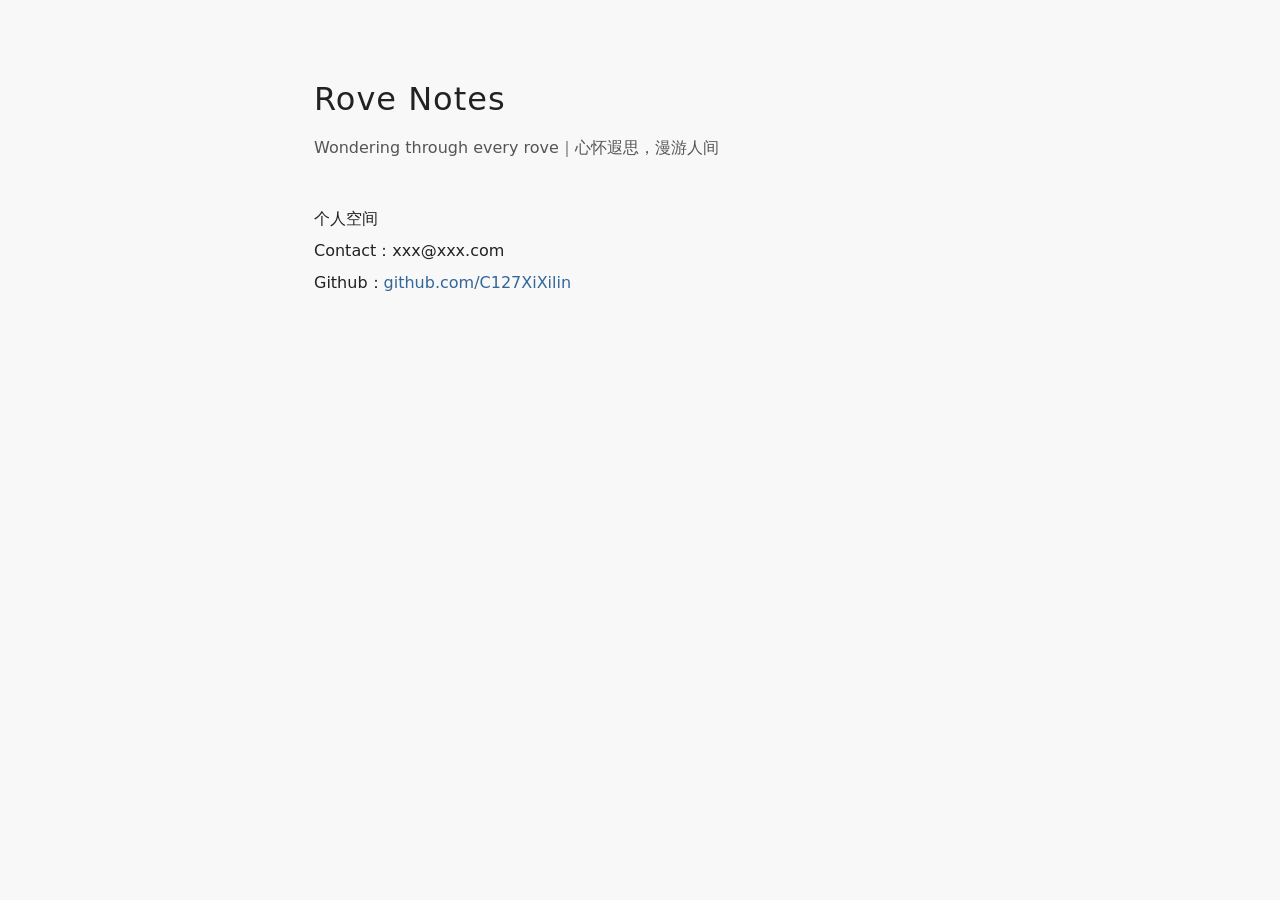
==== index.html @ 33f8f1e3 "Create index.html" ====
<!DOCTYPE html>
<html lang="zh-CN">
<head>
    <meta charset="UTF-8">
    <meta name="viewport" content="width=device-width, initial-scale=1.0">
    <title>wandering</title>
    <style>
        *{margin:0;padding:0;box-sizing:border-box}
        body{font-family:system-ui,-apple-system;max-width:700px;margin:80px auto;padding:0 24px;color:#222;background:#f8f8f8}
        h1{font-weight:400;margin-bottom:16px;letter-spacing:1px}
        .desc{color:#555;font-size:16px;line-height:1.8;margin-bottom:40px}
        .info{margin-top:20px;line-height:2}
        a{color:#336699;text-decoration:none}
        a:hover{text-decoration:underline}
    </style>
</head>
<body>
    <h1>Rove Notes</h1>
    <p class="desc">Wondering through every rove｜心怀遐思，漫游人间</p>
    <div class="info">
        <p>个人空间</p>
        <p>Contact：xxx@xxx.com</p>
        <p>Github：<a href="https://github.com/C127XiXilin">github.com/C127XiXilin</a></p>
    </div>
</body>
</html>
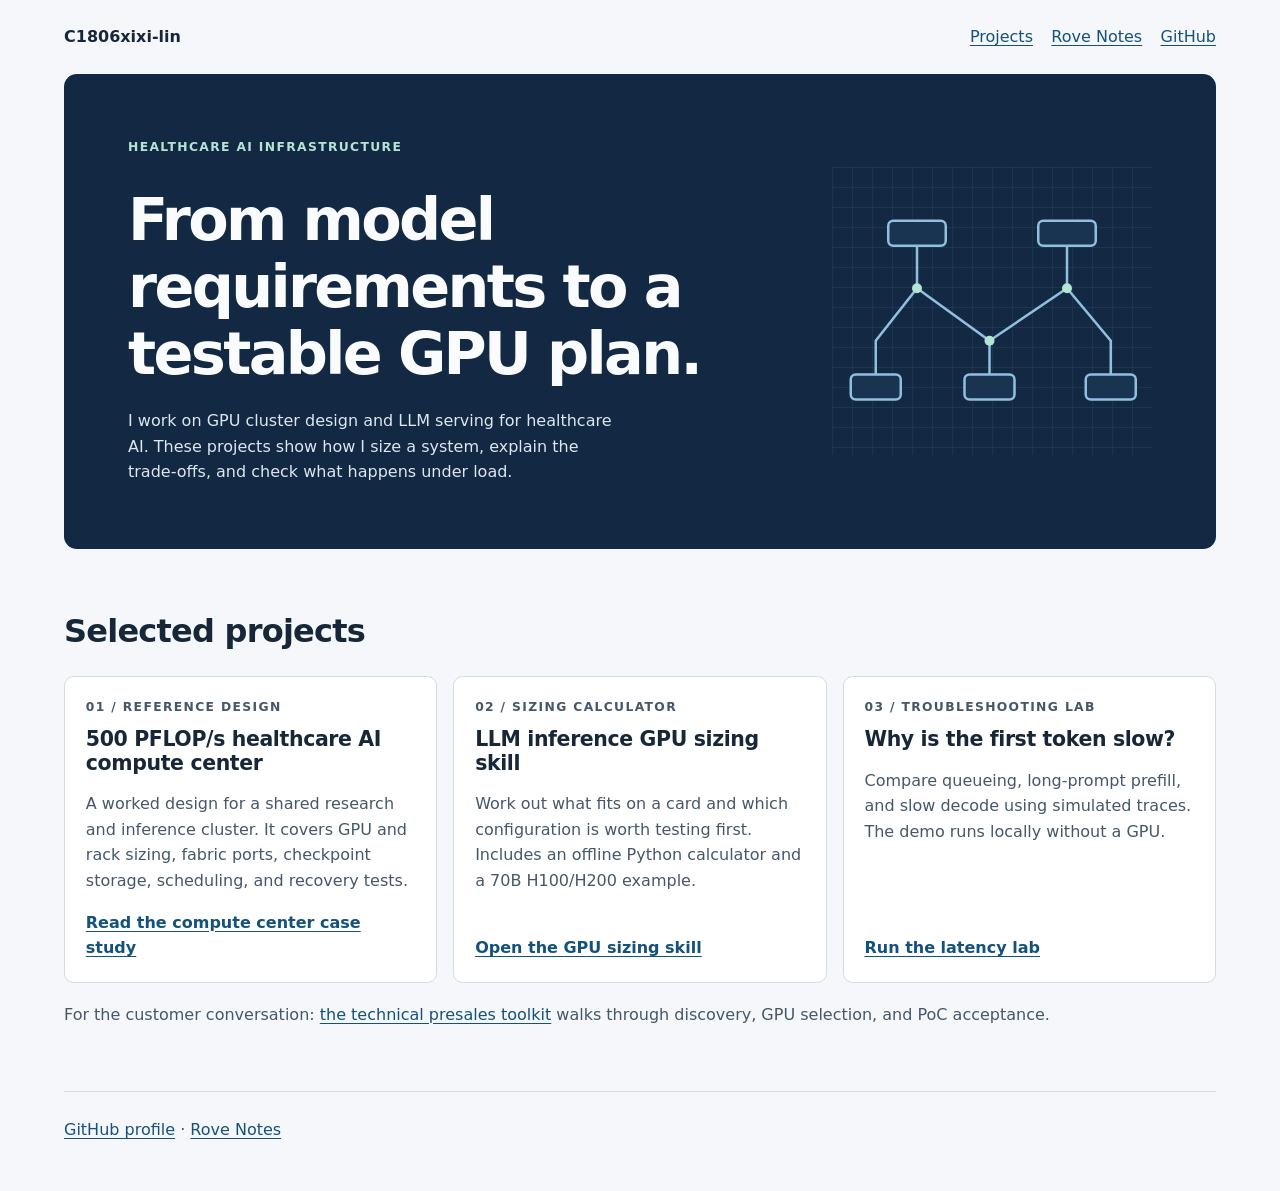
==== commit 082a486a: "Build an English portfolio and preserve Rove Notes" ====
--- a/index.html
+++ b/index.html
@@ -1,26 +1,80 @@
-<!DOCTYPE html>
-<html lang="zh-CN">
+<!doctype html>
+<html lang="en">
 <head>
-    <meta charset="UTF-8">
-    <meta name="viewport" content="width=device-width, initial-scale=1.0">
-    <title>wandering</title>
-    <style>
-        *{margin:0;padding:0;box-sizing:border-box}
-        body{font-family:system-ui,-apple-system;max-width:700px;margin:80px auto;padding:0 24px;color:#222;background:#f8f8f8}
-        h1{font-weight:400;margin-bottom:16px;letter-spacing:1px}
-        .desc{color:#555;font-size:16px;line-height:1.8;margin-bottom:40px}
-        .info{margin-top:20px;line-height:2}
-        a{color:#336699;text-decoration:none}
-        a:hover{text-decoration:underline}
-    </style>
+  <meta charset="utf-8">
+  <meta name="viewport" content="width=device-width, initial-scale=1">
+  <title>C1806xixi-lin | AI Infrastructure Portfolio</title>
+  <meta name="description" content="Selected work on GPU cluster design, LLM inference sizing, and troubleshooting for healthcare AI.">
+  <link rel="stylesheet" href="style.css">
 </head>
 <body>
-    <h1>Rove Notes</h1>
-    <p class="desc">Wondering through every rove｜心怀遐思，漫游人间</p>
-    <div class="info">
-        <p>个人空间</p>
-        <p>Contact：xxx@xxx.com</p>
-        <p>Github：<a href="https://github.com/C127XiXilin">github.com/C127XiXilin</a></p>
-    </div>
+  <a class="skip" href="#main">Skip to content</a>
+  <header class="site-header shell">
+    <a class="wordmark" href="./">C1806xixi-lin</a>
+    <nav aria-label="Main navigation">
+      <a href="#projects">Projects</a>
+      <a href="rove-notes/">Rove Notes</a>
+      <a href="https://github.com/C1806xixi-lin">GitHub</a>
+    </nav>
+  </header>
+  <main class="shell" id="main">
+    <section class="hero" aria-labelledby="intro">
+      <div class="hero-copy">
+        <p class="eyebrow">Healthcare AI infrastructure</p>
+        <h1 id="intro">From model requirements to a testable GPU plan.</h1>
+        <p>I work on GPU cluster design and LLM serving for healthcare AI. These projects show how I size a system, explain the trade-offs, and check what happens under load.</p>
+      </div>
+      <svg class="diagram" viewBox="0 0 256 230" aria-hidden="true" focusable="false">
+        <defs>
+          <pattern id="grid" width="16" height="16" patternUnits="userSpaceOnUse">
+            <path d="M 16 0 L 0 0 0 16" fill="none" stroke="#446586" stroke-opacity=".32"/>
+          </pattern>
+        </defs>
+        <rect width="256" height="230" fill="url(#grid)"/>
+        <path d="M68 62v35l-33 42v28m33-70 58 42v28m62-105v35l-62 42m62-42 35 42v28" stroke="#91bfdf" stroke-width="2" fill="none"/>
+        <g fill="#193450" stroke="#91bfdf" stroke-width="2">
+          <rect x="45" y="43" width="46" height="20" rx="4"/>
+          <rect x="165" y="43" width="46" height="20" rx="4"/>
+          <rect x="15" y="166" width="40" height="20" rx="4"/>
+          <rect x="106" y="166" width="40" height="20" rx="4"/>
+          <rect x="203" y="166" width="40" height="20" rx="4"/>
+        </g>
+        <g fill="#b4e4d4"><circle cx="68" cy="97" r="4"/><circle cx="188" cy="97" r="4"/><circle cx="126" cy="139" r="4"/></g>
+      </svg>
+    </section>
+    <section class="projects" id="projects" aria-labelledby="work">
+      <h2 id="work">Selected projects</h2>
+      <ol class="project-list">
+        <li>
+          <article>
+            <p class="eyebrow">01 / Reference design</p>
+            <h3>500 PFLOP/s healthcare AI compute center</h3>
+            <p>A worked design for a shared research and inference cluster. It covers GPU and rack sizing, fabric ports, checkpoint storage, scheduling, and recovery tests.</p>
+            <a href="https://github.com/C1806xixi-lin/C1806xixi-lin/blob/main/case-studies/healthcare-ai-compute-center.md">Read the compute center case study</a>
+          </article>
+        </li>
+        <li>
+          <article>
+            <p class="eyebrow">02 / Sizing calculator</p>
+            <h3>LLM inference GPU sizing skill</h3>
+            <p>Work out what fits on a card and which configuration is worth testing first. Includes an offline Python calculator and a 70B H100/H200 example.</p>
+            <a href="https://github.com/C1806xixi-lin/C1806xixi-lin/tree/main/skills/inference-gpu-sizing">Open the GPU sizing skill</a>
+          </article>
+        </li>
+        <li>
+          <article>
+            <p class="eyebrow">03 / Troubleshooting lab</p>
+            <h3>Why is the first token slow?</h3>
+            <p>Compare queueing, long-prompt prefill, and slow decode using simulated traces. The demo runs locally without a GPU.</p>
+            <a href="https://github.com/C1806xixi-lin/llm-latency-troubleshooting">Run the latency lab</a>
+          </article>
+        </li>
+      </ol>
+      <p class="related">For the customer conversation: <a href="https://github.com/C1806xixi-lin/inspiration">the technical presales toolkit</a> walks through discovery, GPU selection, and PoC acceptance.</p>
+    </section>
+  </main>
+  <footer class="shell site-footer">
+    <p><a href="https://github.com/C1806xixi-lin">GitHub profile</a> <span aria-hidden="true">·</span> <a href="rove-notes/">Rove Notes</a></p>
+  </footer>
 </body>
 </html>
--- a/style.css
+++ b/style.css
@@ -0,0 +1,47 @@
+:root {
+  color-scheme: light;
+  --ink: #182738;
+  --muted: #46576a;
+  --paper: #f5f7fa;
+  --rule: #d3dce6;
+  --link: #14527c;
+  --navy: #132842;
+  font-family: system-ui, -apple-system, "Segoe UI", sans-serif;
+}
+*, *::before, *::after { box-sizing: border-box; }
+body { margin: 0; color: var(--ink); background: var(--paper); line-height: 1.6; }
+a { color: var(--link); text-underline-offset: .19em; }
+a:hover { text-decoration-thickness: .13em; }
+a:focus-visible { outline: .16rem solid #174b9b; outline-offset: .2rem; }
+.skip { position: absolute; inset: .5rem auto auto .5rem; transform: translateY(-200%); background: #fff; padding: .5rem; z-index: 1; }
+.skip:focus { transform: none; }
+.shell { width: min(72rem, calc(100% - clamp(2rem, 7vw, 7rem))); margin-inline: auto; }
+.site-header { display: flex; justify-content: space-between; align-items: center; gap: .5rem 1.25rem; flex-wrap: wrap; padding-block: 1.3rem; }
+.wordmark { color: var(--ink); font-weight: 720; text-decoration: none; }
+nav { display: flex; gap: .6rem 1.15rem; flex-wrap: wrap; }
+nav a { display: inline-block; padding-block: .2rem; }
+.hero { background: var(--navy); color: #f9fbfd; border-radius: .8rem; display: grid; grid-template-columns: 1fr minmax(10rem, 20rem); align-items: center; gap: 1.25rem; padding: clamp(1.5rem, 6vw, 4rem); }
+.hero-copy { min-inline-size: 0; }
+.eyebrow { color: var(--muted); text-transform: uppercase; letter-spacing: .11em; font-weight: 700; font-size: .77rem; margin: 0; }
+.hero .eyebrow { color: #b4e4d4; }
+h1, h2, h3 { line-height: 1.14; }
+h1 { font-size: clamp(2rem, 4.6vw, 4.4rem); letter-spacing: -.045em; margin: .48em 0 .36em; max-width: 16ch; }
+.hero-copy > p:last-child { max-width: 49ch; color: #dce7f0; margin-bottom: 0; }
+.diagram { width: 100%; height: auto; }
+.projects { margin-block: clamp(2.25rem, 5vw, 4.5rem); }
+h2 { font-size: clamp(1.6rem, 3vw, 2rem); letter-spacing: -.024em; }
+.project-list { margin: 0; padding: 0; list-style: none; display: grid; grid-template-columns: repeat(3, minmax(0, 1fr)); gap: 1rem; }
+.project-list li { display: grid; }
+.project-list article { display: flex; flex-direction: column; align-items: flex-start; background: #fff; border: 1px solid var(--rule); border-radius: .6rem; padding: 1.3rem; }
+h3 { font-size: 1.28rem; letter-spacing: -.018em; margin: .7rem 0 0; }
+.project-list article > p:not(.eyebrow) { color: var(--muted); }
+.project-list article > a { margin-top: auto; font-weight: 650; }
+.related { margin-top: 1.2rem; color: var(--muted); }
+.site-footer { border-top: 1px solid var(--rule); padding-block: .55rem 2rem; color: var(--muted); }
+.note { padding: clamp(1.5rem, 6vw, 4rem); background: #fff; border: 1px solid var(--rule); border-radius: .8rem; margin-bottom: 3rem; }
+.note > p:not(.eyebrow) { color: var(--muted); margin-bottom: 2rem; }
+@media (max-width: 49rem) {
+  .hero { grid-template-columns: 1fr; }
+  .diagram { display: none; }
+  .project-list { grid-template-columns: 1fr; }
+}
